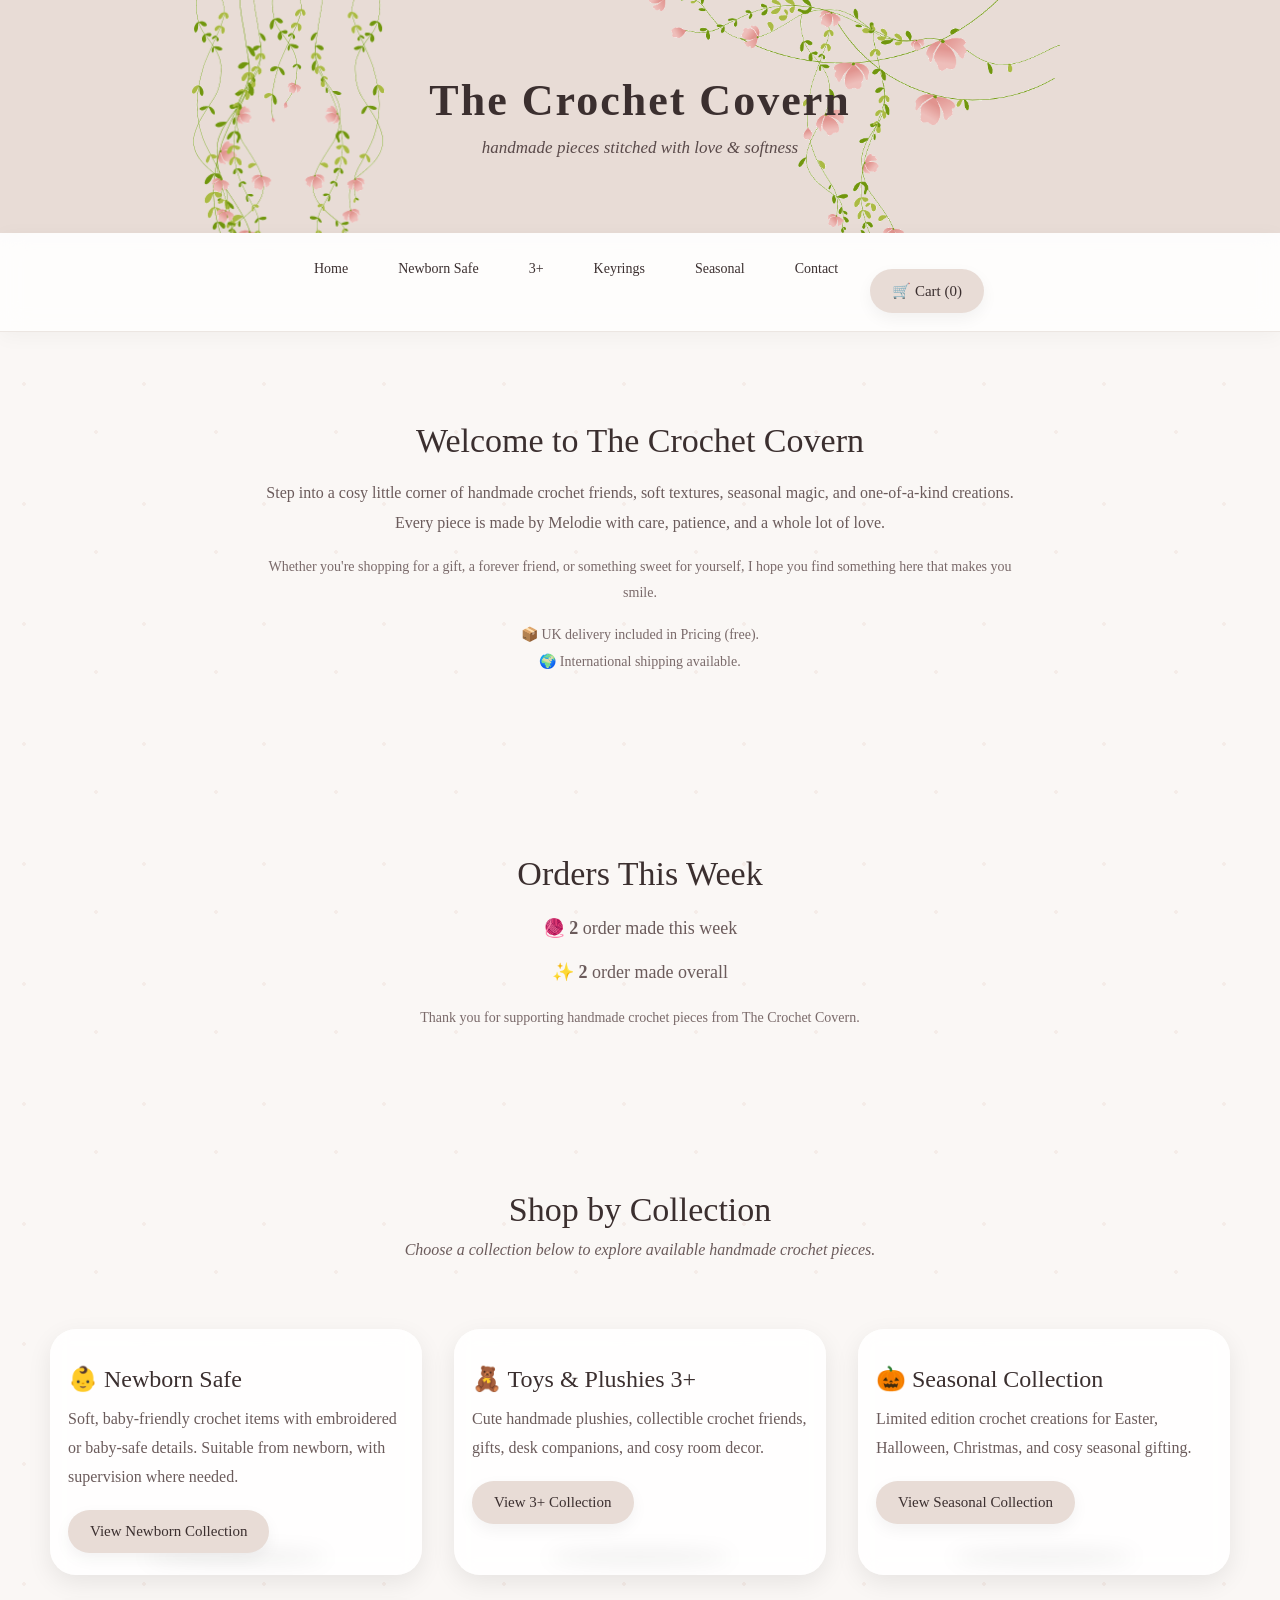
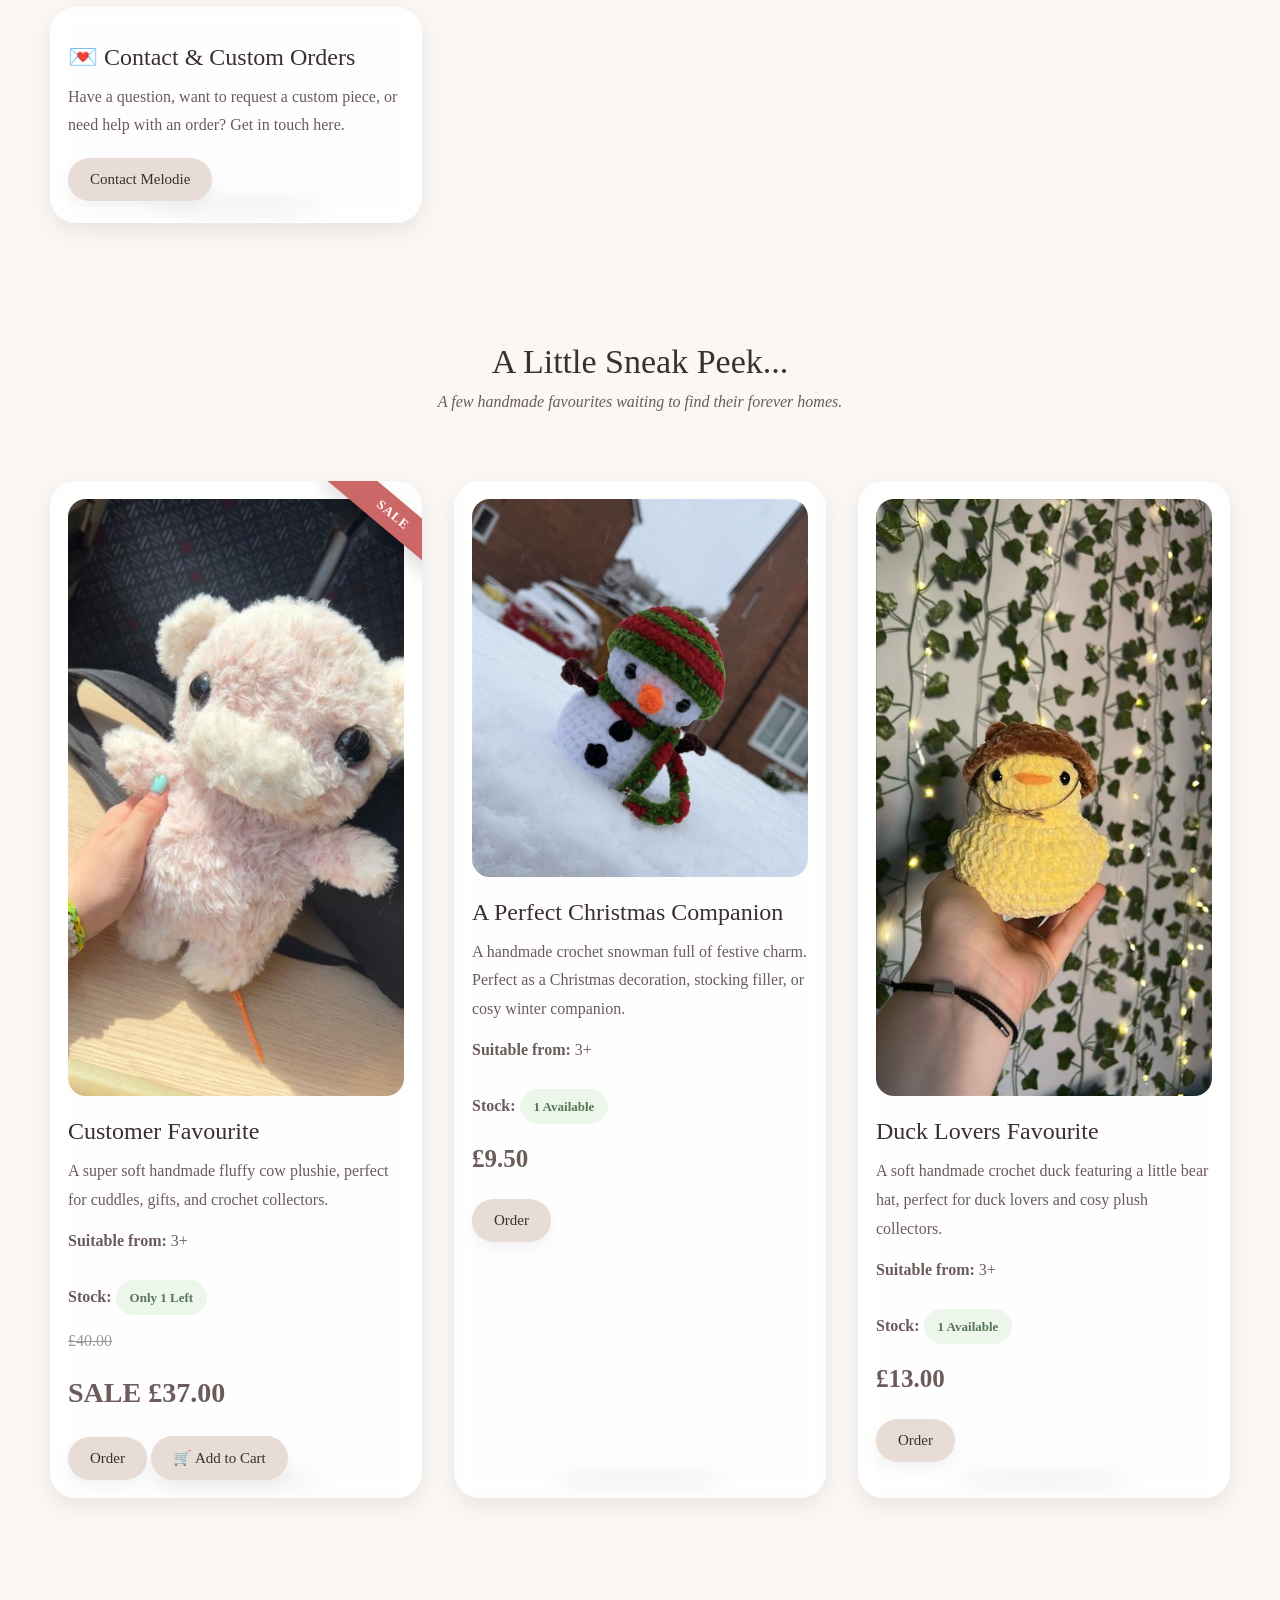
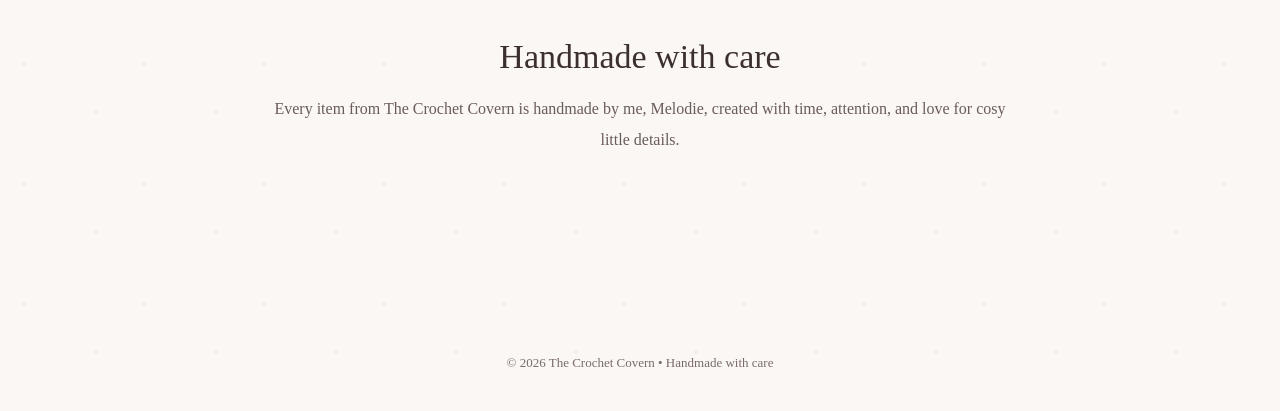
==== index.html @ f14d1f2e "index.html" ====
<!DOCTYPE html>

<html lang="en">
<head>
<meta charset="UTF-8">
<meta name="viewport" content="width=device-width, initial-scale=1.0">
<title>Home | The Crochet Covern</title>
<link rel="stylesheet" href="style.css">
<link rel="manifest" href="manifest.json">
<meta name="theme-color" content="#e8dcd6">
<script src="script.js" defer></script>
</head>

<body>
  
<div id="loader">
  <img src="icon-512.png" alt="The Crochet Covern Logo" id="loaderLogo">

  <h1>The Crochet Covern</h1>

  <p id="loaderText">
    handmade pieces stitched with love & softness
  </p>
</div>

<header>
  <h1>The Crochet Covern</h1>
  <p>handmade pieces stitched with love & softness</p>
</header>

<nav>
  <a href="index.html">Home</a>
  <a href="newborn.html">Newborn Safe</a>
  <a href="toys.html">3+</a>
  <a href="keyrings.html">Keyrings</a>
  <a href="seasonal.html">Seasonal</a>
  <a href="contact.html">Contact</a>

  <button class="btn" onclick="openCart()">
  🛒 Cart (<span id="cartCount">0</span>)
</button>
</nav>

<section class="hero">
  <h2>Welcome to The Crochet Covern</h2>

  <p>
    Step into a cosy little corner of handmade crochet friends,
    soft textures, seasonal magic, and one-of-a-kind creations.
    Every piece is made by Melodie with care, patience, and a whole lot of love.
  </p>

  <p style="margin-top:15px;font-size:14px;color:#7a6a6a;">
    Whether you're shopping for a gift, a forever friend, or something sweet for yourself,
    I hope you find something here that makes you smile.
  </p>
  
  <p style="margin-top:15px;font-size:14px;color:#7a6a6a;">
    📦 UK delivery included in Pricing (free).<br>
    🌍 International shipping available.
  </p>
</section>
<section class="hero">
  <h2>Orders This Week</h2>

  <p style="font-size:18px;">
    🧶 <strong>2</strong> order made this week
  </p>

  <p style="font-size:18px;margin-top:10px;">
    ✨ <strong>2</strong> order made overall
  </p>

  <p style="margin-top:15px;font-size:14px;color:#7a6a6a;">
    Thank you for supporting handmade crochet pieces from The Crochet Covern.
  </p>
</section>
<p style="text-align:center;">
  <button id="installBtn" class="btn" style="display:none;">
    📱 Install The Crochet Covern
  </button>
</p>

<h2 class="section-title">Shop by Collection</h2>

<p class="section-note">
  Choose a collection below to explore available handmade crochet pieces.
</p>

<section class="products">

  <div class="card">
    <h3>👶 Newborn Safe</h3>


<p>
  Soft, baby-friendly crochet items with embroidered or baby-safe details.
  Suitable from newborn, with supervision where needed.
</p>

<a class="btn" href="newborn.html">
  View Newborn Collection
</a>


  </div>

  <div class="card">
    <h3>🧸 Toys & Plushies 3+</h3>


<p>
  Cute handmade plushies, collectible crochet friends, gifts,
  desk companions, and cosy room decor.
</p>

<a class="btn" href="toys.html">
  View 3+ Collection
</a>


  </div>

  <div class="card">
    <h3>🎃 Seasonal Collection</h3>


<p>
  Limited edition crochet creations for Easter, Halloween,
  Christmas, and cosy seasonal gifting.
</p>

<a class="btn" href="seasonal.html">
  View Seasonal Collection
</a>


  </div>

  <div class="card">
    <h3>💌 Contact & Custom Orders</h3>


<p>
  Have a question, want to request a custom piece,
  or need help with an order? Get in touch here.
</p>

<a class="btn" href="contact.html">
  Contact Melodie
</a>


  </div>

</section>

<h2 class="section-title">A Little Sneak Peek...</h2>

<p class="section-note">
  A few handmade favourites waiting to find their forever homes.
</p>

<section class="products">

  <div class="card">
    <span class="sale-tag">SALE</span>

<img src="fluffy-cow.jpg" alt="Crochet Fluffy Cow">

<h3>Customer Favourite</h3>

<p>
  A super soft handmade fluffy cow plushie,
  perfect for cuddles, gifts, and crochet collectors.
</p>

<p><strong>Suitable from:</strong> 3+</p>
<p><strong>Stock:</strong> <span class="stock-badge">Only 1 Left</span></p>

<p>
  <span style="text-decoration: line-through; color: #999;">
    £40.00
  </span>
</p>

<p class="sale-price">SALE £37.00</p>

<button class="btn" onclick="orderProduct('Fluffy Cow', '37.00', 'fluffy-cow.jpg', '3+', 'Only 1 Left', 'https://pay.sumup.com/b2c/QSREU42X')">
  Order
</button>

<button class="btn"
onclick="addToCart(
'Fluffy Cow',
'37.00',
'fluffy-cow.jpg',
'3+',
'Only 1 Left'
)">
  🛒 Add to Cart
</button>


  </div>

  <div class="card">
    <img src="snowman-1.jpg" alt="Crochet Snowman">

<h3>A Perfect Christmas Companion</h3>

<p>
  A handmade crochet snowman full of festive charm.
  Perfect as a Christmas decoration, stocking filler,
  or cosy winter companion.
</p>

<p><strong>Suitable from:</strong> 3+</p>
<p><strong>Stock:</strong> <span class="stock-badge">1 Available</span></p>

<p class="price">£9.50</p>

<button class="btn" onclick="orderProduct('Snowman', '9.50', 'snowman-1.jpg', '3+', '1 Available', 'https://pay.sumup.com/b2c/QBRXXXEW')">
  Order
</button>


  </div>

  <div class="card">
    <img src="bear-duck-1.jpg" alt="Ducky in Bear Hat">


<h3>Duck Lovers Favourite</h3>

<p>
  A soft handmade crochet duck featuring a little bear hat,
  perfect for duck lovers and cosy plush collectors.
</p>

<p><strong>Suitable from:</strong> 3+</p>
<p><strong>Stock:</strong> <span class="stock-badge">1 Available</span></p>

<p class="price">£13.00</p>

<button class="btn" onclick="orderProduct('Ducky in Bear Hat', '13.00', 'bear-duck-1.jpg', '3+', '1 Available', 'https://pay.sumup.com/b2c/QVY9UFYP')">
  Order
</button>


  </div>

</section>

<section class="hero">
  <h2>Handmade with care</h2>

  <p>
    Every item from The Crochet Covern is handmade by me, Melodie,
    created with time, attention, and love for cosy little details.
  </p>
</section>

<footer>
  © 2026 The Crochet Covern • Handmade with care
</footer>

<div id="orderModal" class="order-modal">
  <div class="order-box">

    <button class="close-modal" onclick="closeOrderModal()">×</button>

    <span class="handmade">Handmade by Melodie</span>

    <img id="modalImage" class="modal-product-img" alt="Selected crochet product">

    <h2 id="modalProductName"></h2>
    <p id="modalPrice" class="price"></p>

    <p class="order-detail">
      <strong>Suitable from:</strong>
      <span id="modalSuitable"></span>
    </p>

    <p class="order-detail">
      <strong>Stock:</strong>
      <span id="modalStock"></span>
    </p>

    <form id="checkoutForm">
      <input type="hidden" name="Product" id="orderFormProduct">
      <input type="hidden" name="Price" id="orderFormPrice">
      <input type="hidden" name="SumUp Link" id="orderFormSumUp">

      <input type="text" name="Full Name" placeholder="Full name" required>
      <input type="email" name="Email" placeholder="Email address" required>
      <input type="text" name="Address" placeholder="Address" required>
      <input type="text" name="Town or City" placeholder="Town / City" required>
      <input type="text" name="Postcode" placeholder="Postcode" required>
      <textarea name="Order Notes" placeholder="Order notes, colour choice, or delivery notes"></textarea>

      <div class="order-actions">
        <button class="btn pay-btn" type="submit">
          🛒 Continue to Payment
        </button>

        <button class="btn contact-btn" type="button" onclick="contactOrder()">
          💌 Contact Melodie
        </button>

        <button class="btn cancel-btn" type="button" onclick="closeOrderModal()">
          Continue Shopping
        </button>
      </div>
    </form>

  </div>
</div>
<div id="cartModal" class="order-modal">
  <div class="order-box">

    <button class="close-modal" onclick="closeCart()">×</button>

    <span class="handmade">Your Basket</span>

    <h2>Shopping Cart</h2>

    <div id="cartItems"></div>

    <p class="price">
      Total: <span id="cartTotal">£0.00</span>
    </p>

    <div class="order-actions">
      <button class="btn pay-btn" onclick="checkoutCart()">
        🛒 Checkout
      </button>

      <button class="btn cancel-btn" onclick="closeCart()">
        Continue Shopping
      </button>
    </div>

  </div>
</div>
</body>
</html>
---- style.css ----
/*==================================================
            THE CROCHET COVERN
        Handmade Crafts by Melodie ❤
==================================================*/


/*==================================================
                COLOUR PALETTE
==================================================*/

:root{

--background:#faf7f5;

--header:#e8dcd6;

--card:#ffffff;

--text:#3b2f2f;

--subtext:#6b5b5b;

--accent:#a67c7c;

--button:#e8dcd6;

--button-hover:#ddcdc6;

--green:#d7e6d6;

--green-dark:#a8c0a5;

--sale:#d98080;

--shadow:0 8px 24px rgba(0,0,0,.08);

--shadow-hover:0 18px 40px rgba(0,0,0,.14);

--radius:18px;

}


/*==================================================
                WEBSITE RESET
==================================================*/

*{

margin:0;

padding:0;

box-sizing:border-box;

}

html{

scroll-behavior:smooth;

}

body{

font-family:Georgia,serif;

color:var(--text);

background:

radial-gradient(circle at 20% 20%,#f5ece8 2px,transparent 2px),

radial-gradient(circle at 80% 60%,#f5ece8 2px,transparent 2px),

var(--background);

background-size:120px 120px;

overflow-x:hidden;

animation:pageFade 1.2s ease;

}


/*==================================================
            PAGE FADE
==================================================*/

@keyframes pageFade{

from{

opacity:0;

transform:translateY(18px);

}

to{

opacity:1;

transform:translateY(0);

}

}


/*==================================================
            LOADING SCREEN
==================================================*/

#loader{

position:fixed;

inset:0;

background:var(--background);

display:flex;

flex-direction:column;

justify-content:center;

align-items:center;

z-index:999999;

overflow:hidden;

animation:loaderFade 1s ease forwards;

animation-delay:2s;

}


/* floating sparkles */

#loader::before{

content:"";

position:absolute;

width:700px;

height:700px;

border-radius:50%;

background:

radial-gradient(#ffffff 2px,transparent 3px);

background-size:40px 40px;

opacity:.25;

animation:sparkleRotate 30s linear infinite;

}


/* logo */

#loaderLogo{

width:180px;

opacity:0;

filter:drop-shadow(0 10px 25px rgba(0,0,0,.12));

animation:

logoAppear 1.4s ease forwards,

logoFloat 2.2s ease-in-out infinite,

logoFlyAway 1.8s ease forwards;

animation-delay:

0s,

1.4s,

2s;

}


/* title */

#loader h1{

margin-top:18px;

font-size:42px;

letter-spacing:2px;

color:var(--text);

opacity:0;

animation:fadeUp .8s ease forwards;

animation-delay:1.2s;

}


/* subtitle */

#loader p{

margin-top:10px;

font-style:italic;

color:#7a6a6a;

opacity:0;

animation:fadeUp .8s ease forwards;

animation-delay:1.6s;

}
/*==================================================
                LOADER ANIMATIONS
==================================================*/

@keyframes fadeUp{

from{

opacity:0;

transform:translateY(15px);

}

to{

opacity:1;

transform:translateY(0);

}

}

@keyframes logoAppear{

0%{

opacity:0;

transform:scale(.45) rotate(-8deg);

}

100%{

opacity:1;

transform:scale(1);

}

}

@keyframes logoFloat{

0%{

transform:translateY(0px);

}

50%{

transform:translateY(-10px);

}

100%{

transform:translateY(0px);

}

}

@keyframes logoFlyAway{

0%{

opacity:1;

transform:scale(1);

}

100%{

opacity:0;

transform:

translate(-44vw,-34vh)

scale(.08)

rotate(-25deg);

}

}

@keyframes loaderFade{

to{

opacity:0;

visibility:hidden;

}

}

@keyframes sparkleRotate{

from{

transform:rotate(0deg);

}

to{

transform:rotate(360deg);

}

}


/*==================================================
                HEADER
==================================================*/

header{

background:var(--header);

padding:75px 20px;

text-align:center;

position:relative;

overflow:hidden;

box-shadow:0 4px 18px rgba(0,0,0,.04);

}


/*==================================================
          LEFT VINE
==================================================*/

header::before{

content:"";

position:absolute;

left:15%;

top:-10px;

width:1500px;

height:700px;

background:url("left-vine_transparent.png") no-repeat;

background-size:contain;

pointer-events:none;

opacity:.95;

transform-origin:top center;

animation:vineLeft 9s ease-in-out infinite;

}


/*==================================================
          RIGHT VINE
==================================================*/

header::after{

content:"";

position:absolute;

right:1%;

top:-10px;

width:1480px;

height:900px;

background:url("right-vine_transparent.png") no-repeat;

background-size:contain;

pointer-events:none;

opacity:.95;

transform-origin:top center;

animation:vineRight 10s ease-in-out infinite;

}


/*==================================================
      GENTLE VINE SWAY
==================================================*/

@keyframes vineLeft{

0%{

transform:rotate(0deg);

}

50%{

transform:rotate(1deg);

}

100%{

transform:rotate(0deg);

}

}

@keyframes vineRight{

0%{

transform:rotate(0deg);

}

50%{

transform:rotate(-1deg);

}

100%{

transform:rotate(0deg);

}

}


/*==================================================
        HEADER CONTENT
==================================================*/

header h1,

header p{

position:relative;

z-index:5;

}

header h1{

font-size:44px;

letter-spacing:2px;

margin-bottom:12px;

}

header p{

font-style:italic;

font-size:17px;

color:#5a4a4a;

}


/*==================================================
          NAVIGATION BAR
==================================================*/

nav{

position:sticky;

top:0;

z-index:999;

display:flex;

justify-content:center;

gap:14px;

padding:18px;

background:rgba(255,255,255,.72);

backdrop-filter:blur(14px);

border-bottom:1px solid #ece6e2;

box-shadow:

0 4px 20px rgba(0,0,0,.04);

}


/*==================================================
        NAV LINKS
==================================================*/

nav a{

text-decoration:none;

color:var(--text);

padding:10px 18px;

border-radius:50px;

transition:.35s;

font-size:14px;

}

nav a:hover{

background:white;

transform:translateY(-2px);

box-shadow:

0 8px 18px rgba(0,0,0,.08);

}
/*==================================================
                HERO SECTIONS
==================================================*/

.hero{
padding:90px 20px;
text-align:center;
animation:fadeHero 1.2s ease;
}

.hero h2{

font-size:34px;

margin-bottom:18px;

font-weight:normal;

}

.hero p{

max-width:760px;

margin:auto;

line-height:1.9;

color:var(--subtext);

font-size:16px;

}


/*==================================================
                FADE HERO
==================================================*/

@keyframes fadeHero{

from{

opacity:0;

transform:translateY(25px);

}

to{

opacity:1;

transform:translateY(0);

}

}


/*==================================================
            SECTION TITLES
==================================================*/

.section-title{

font-size:34px;

text-align:center;

margin-top:70px;

margin-bottom:12px;

font-weight:normal;

}

.section-note{

text-align:center;

color:var(--subtext);

font-style:italic;

margin-bottom:20px;

}


/*==================================================
            PRODUCT GRID
==================================================*/

.products{

display:grid;

grid-template-columns:

repeat(auto-fit,minmax(280px,1fr));

gap:32px;

padding:50px;

}


/*==================================================
            PRODUCT CARDS
==================================================*/

.card{

position:relative;

background:rgba(255,255,255,.88);

backdrop-filter:blur(10px);

border-radius:26px;

padding:18px;

overflow:hidden;

box-shadow:var(--shadow);

transition:

transform .45s,

box-shadow .45s,

background .45s;

}


/*==================================================
            CARD HOVER
==================================================*/

.card:hover{

transform:

translateY(-10px)

scale(1.02);

box-shadow:

var(--shadow-hover);

background:white;

}


/*==================================================
        SHADOW STRETCH EFFECT
==================================================*/

.card::after{

content:"";

position:absolute;

left:50%;

bottom:10px;

width:70%;

height:16px;

background:

rgba(0,0,0,.08);

filter:blur(14px);

border-radius:50%;

transform:

translateX(-50%)

scale(.7);

transition:.45s;

z-index:-1;

}

.card:hover::after{

transform:

translateX(-50%)

scale(1);

opacity:.7;

}


/*==================================================
            PRODUCT IMAGES
==================================================*/

.card img{

width:100%;

border-radius:18px;

transition:

transform .6s ease,

filter .6s ease;

}


/*==================================================
            IMAGE HOVER
==================================================*/

.card:hover img{

transform:scale(1.06);

filter:brightness(1.03);

}


/*==================================================
            PRODUCT TITLES
==================================================*/

.card h3{

margin-top:18px;

font-size:24px;

font-weight:normal;

}


/*==================================================
            PRODUCT TEXT
==================================================*/

.card p{

margin-top:12px;

line-height:1.8;

color:var(--subtext);

}


/*==================================================
            PRICE
==================================================*/

.price{

margin-top:18px;

font-size:25px;

font-weight:bold;

color:var(--accent);

transition:.4s;

}

.card:hover .price{

transform:scale(1.08);

}


/*==================================================
            SALE PRICE
==================================================*/

.sale-price{

color:#cb6767;

font-size:28px;

font-weight:bold;

}


/*==================================================
            SALE RIBBON
==================================================*/

.sale-tag{

position:absolute;

top:18px;

right:-45px;

background:#cb6767;

color:white;

padding:8px 55px;

font-size:13px;

font-weight:bold;

transform:rotate(40deg);

letter-spacing:1px;

box-shadow:

0 8px 18px rgba(0,0,0,.12);

}


/*==================================================
            STOCK BADGE
==================================================*/

.stock-badge{

display:inline-block;

margin-top:12px;

padding:

6px 14px;

border-radius:50px;

background:#edf6ea;

color:#567556;

font-size:13px;

font-weight:bold;

}
/*==================================================
                BUTTONS
==================================================*/

.btn{

display:inline-block;

margin-top:18px;

padding:13px 22px;

background:var(--button);

border:none;

border-radius:50px;

cursor:pointer;

text-decoration:none;

font-family:Georgia,serif;

font-size:15px;

color:var(--text);

transition:

all .35s ease;

box-shadow:

0 6px 16px rgba(0,0,0,.05);

position:relative;

overflow:hidden;

}



/* soft shine */

.btn::before{

content:"";

position:absolute;

top:0;

left:-120%;

width:70%;

height:100%;

background:

linear-gradient(

90deg,

transparent,

rgba(255,255,255,.65),

transparent);

transition:.7s;

}



.btn:hover::before{

left:140%;

}


.btn:hover{

background:var(--button-hover);

transform:

translateY(-3px)

scale(1.03);

box-shadow:

0 14px 28px rgba(0,0,0,.12);

}

.btn:active{

transform:scale(.93);

transition:.08s;

}


/*==================================================
            PHOTO SLIDER
==================================================*/

.photo-slider{

display:flex;

gap:14px;

overflow-x:auto;

scroll-snap-type:x mandatory;

scroll-behavior:smooth;

padding-bottom:6px;

}



.photo-slider::-webkit-scrollbar{

height:7px;

}



.photo-slider::-webkit-scrollbar-thumb{

background:#e7d8d2;

border-radius:20px;

}



.photo-slider img{

min-width:100%;

scroll-snap-align:center;

}


/*==================================================
            PRODUCT POPUP
==================================================*/

body.modal-open{

overflow:hidden;

}



.order-modal{

display:none;

position:fixed;

inset:0;

background:rgba(38,31,31,.35);

backdrop-filter:blur(7px);

z-index:999999;

justify-content:center;

align-items:center;

padding:24px;

animation:fadeModal .35s;

}



.order-box{

position:relative;

background:#fffdfc;

width:100%;

max-width:430px;

padding:28px;

border-radius:30px;

box-shadow:

0 30px 60px rgba(0,0,0,.18);

text-align:center;

animation:popupBounce .35s;

overflow:hidden;

}



/* stitched border */

.order-box::before{

content:"";

position:absolute;

inset:10px;

border:2px dashed #ead8d2;

border-radius:22px;

pointer-events:none;

}



/* handmade badge */

.handmade{

display:inline-block;

margin-top:14px;

padding:7px 18px;

background:#edf6ea;

border-radius:50px;

font-size:13px;

font-weight:bold;

color:#577257;

}



/* popup image */

.modal-product-img{

width:210px;

height:210px;

object-fit:cover;

border-radius:22px;

margin-bottom:14px;

box-shadow:

0 12px 28px rgba(0,0,0,.10);

transition:.5s;

}



.modal-product-img:hover{

transform:scale(1.04);

}



/* popup headings */

.order-box h2{

margin:12px 0;

font-size:31px;

font-weight:normal;

}



.order-detail{

margin-top:10px;

font-size:15px;

color:var(--subtext);

}



/*==================================================
        POPUP BUTTONS
==================================================*/

.order-actions{

display:grid;

gap:12px;

margin-top:25px;

}



.pay-btn{

background:#dbead9;

}



.pay-btn:hover{

background:#cfe4cc;

}



.contact-btn{

background:#efe3de;

}



.cancel-btn{

background:#f5f2f1;

}



/*==================================================
            CLOSE BUTTON
==================================================*/

.close-modal{

position:absolute;

top:14px;

right:18px;

background:none;

border:none;

font-size:28px;

cursor:pointer;

transition:.3s;

}



.close-modal:hover{

transform:rotate(90deg);

}



/*==================================================
        MODAL ANIMATIONS
==================================================*/

@keyframes popupBounce{

0%{

transform:

scale(.85)

translateY(25px);

opacity:0;

}



70%{

transform:scale(1.03);

}



100%{

transform:scale(1);

opacity:1;

}

}



@keyframes fadeModal{

from{

opacity:0;

}

to{

opacity:1;

}

}



/*==================================================
            FOOTER
==================================================*/

footer{

margin-top:70px;

padding:40px;

text-align:center;

font-size:13px;

color:#7a6a6a;

}



/*==================================================
            MOBILE
==================================================*/

@media(max-width:900px){

.products{

grid-template-columns:1fr;

padding:22px;

}

header::before{

left:-320px;

width:1200px;

}

header::after{

right:-470px;

width:1250px;

}

.hero{

padding:60px 18px;

}

.hero h2{

font-size:29px;

}

.order-box{

padding:20px;

}

.modal-product-img{

width:170px;

height:170px;

}

}
/*==================================================
            CROCHET HOOK CURSOR
==================================================*/

a,
button,
.btn,
.card,
.card img,
nav a,
.close-modal,
.order-actions button {
  cursor: url("crochet-hook-cursor.png") 4 4, pointer;
}

/*==================================================
            CHECKOUT FORM
==================================================*/

#checkoutForm {
  display: grid;
  gap: 10px;
  margin-top: 15px;
}

#checkoutForm input,
#checkoutForm textarea {
  width: 100%;
  padding: 11px;
  border: 1px solid #ead8d2;
  border-radius: 12px;
  font-family: Georgia, serif;
  background: #fffaf8;
  color: #3b2f2f;
}

#checkoutForm textarea {
  min-height: 75px;
  resize: vertical;
}
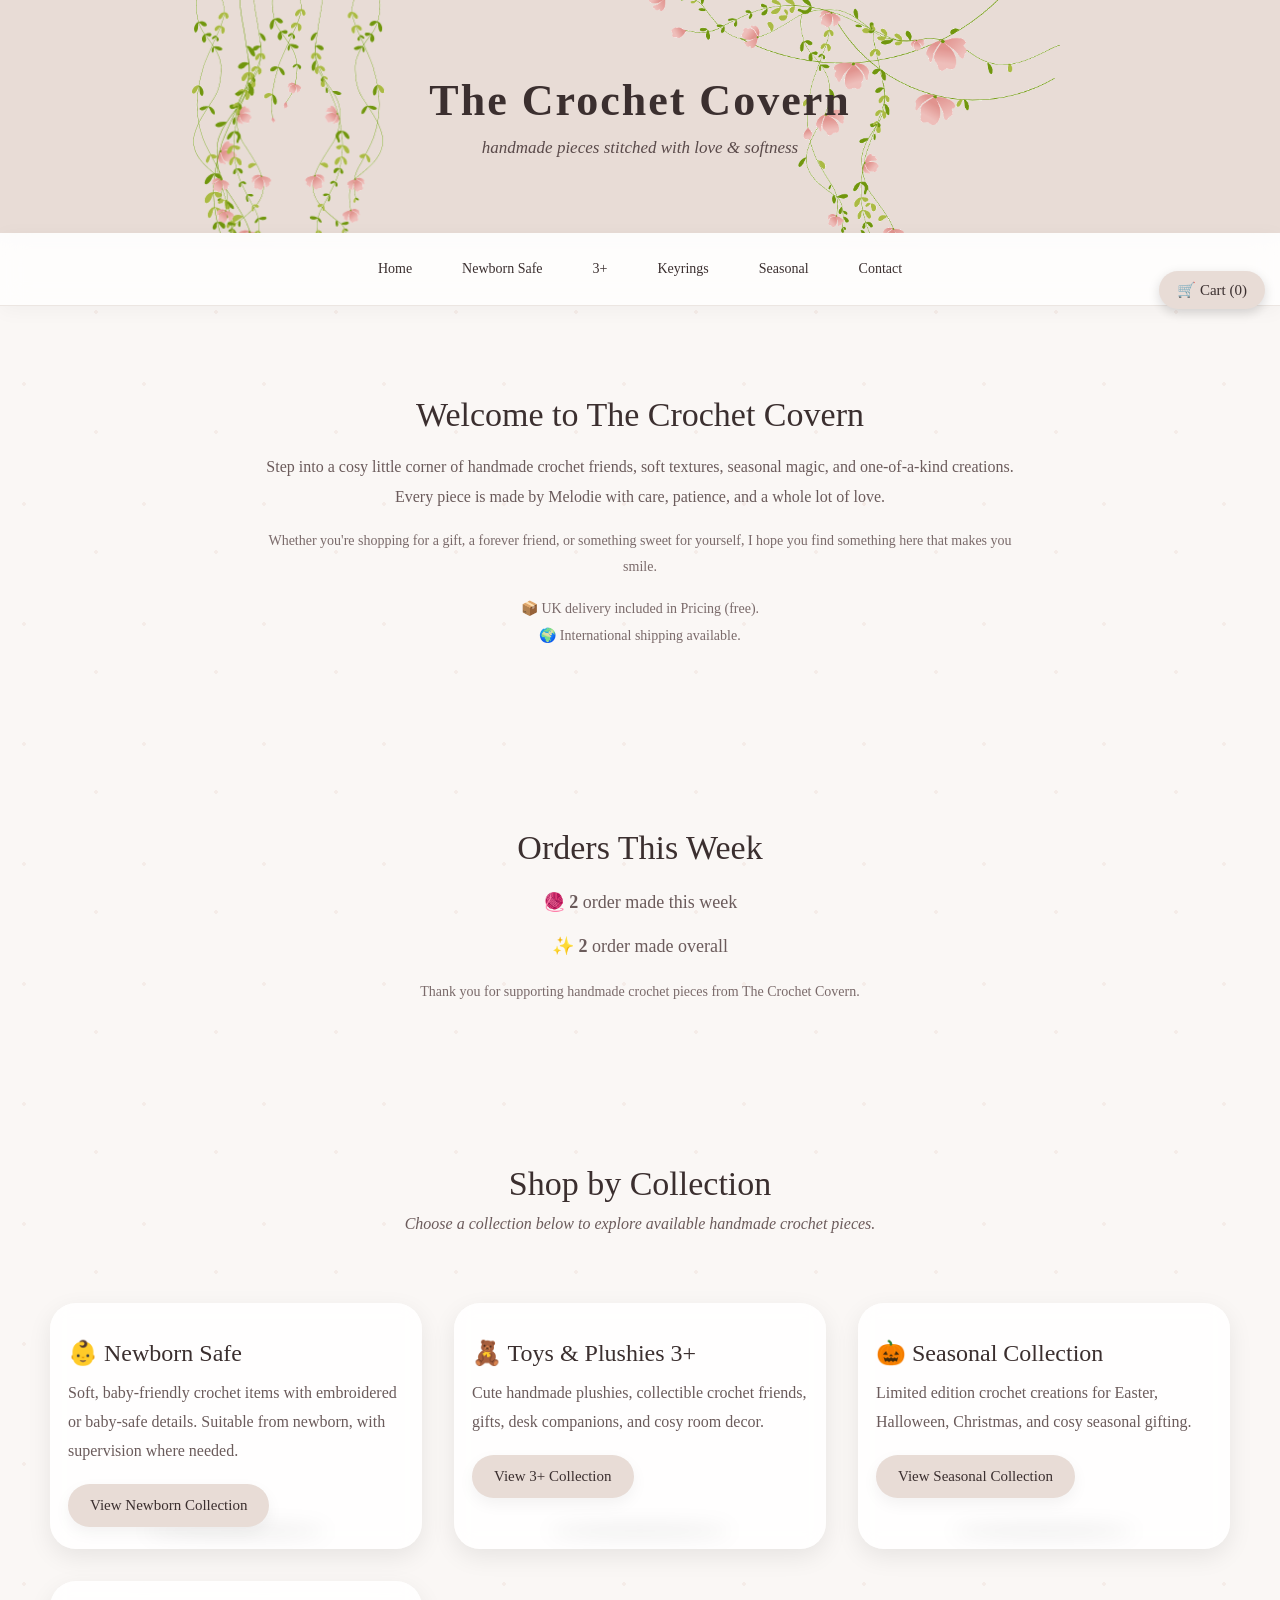
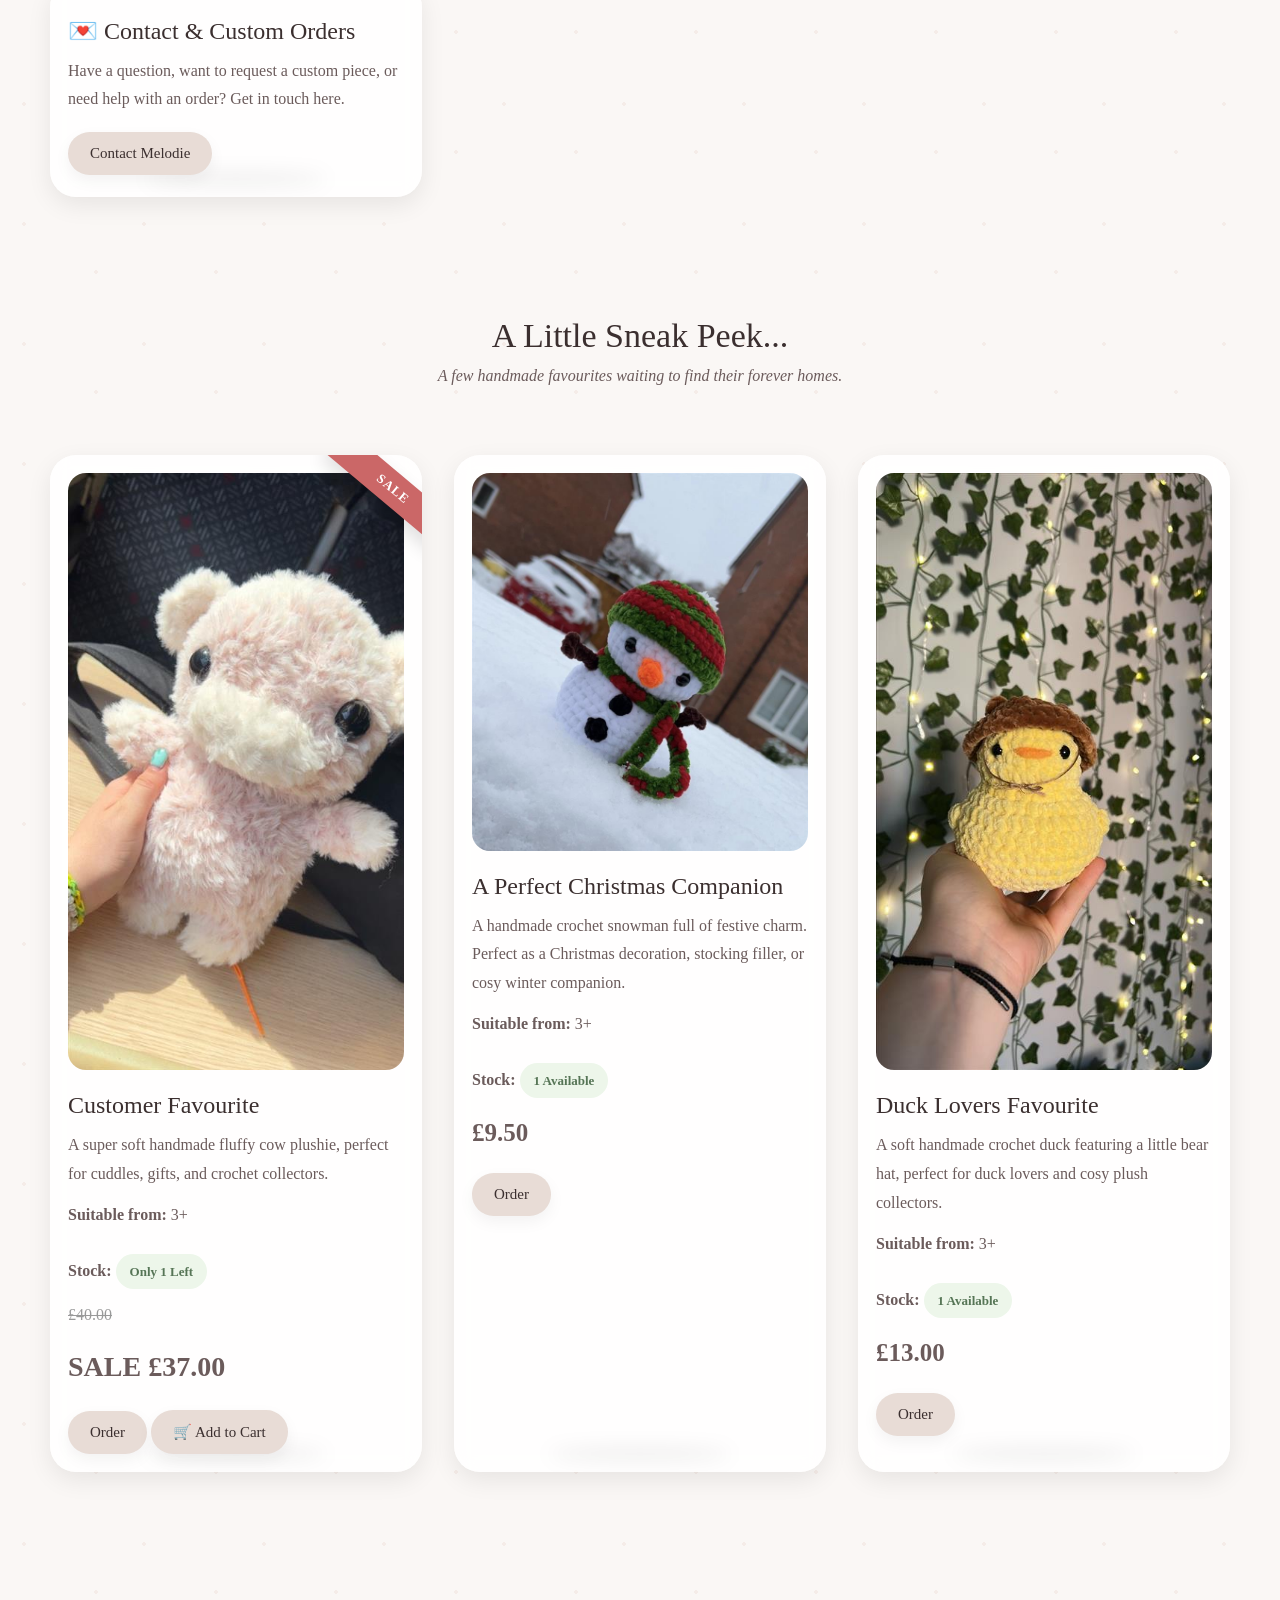
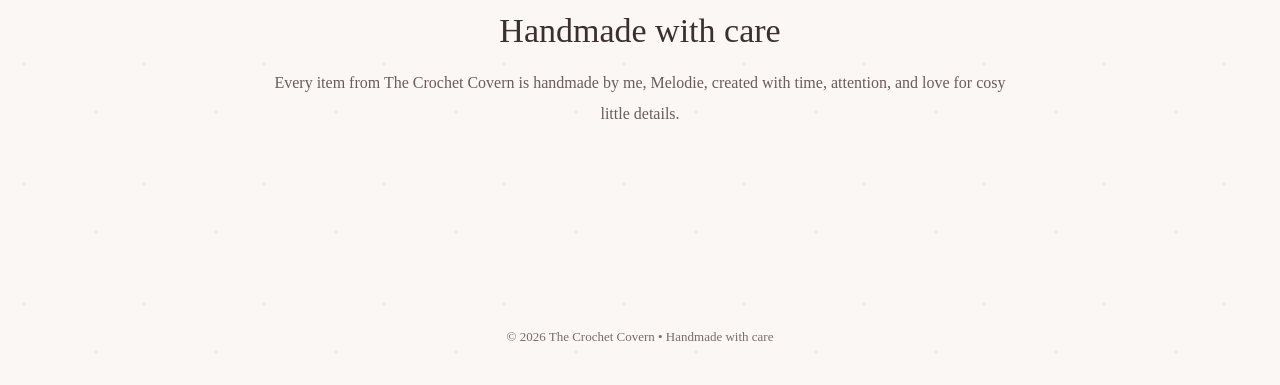
==== commit efb685e2: "index.html" ====
--- a/index.html
+++ b/index.html
@@ -22,7 +22,7 @@
     handmade pieces stitched with love & softness
   </p>
 </div>
-
+  
 <header>
   <h1>The Crochet Covern</h1>
   <p>handmade pieces stitched with love & softness</p>
@@ -36,7 +36,7 @@
   <a href="seasonal.html">Seasonal</a>
   <a href="contact.html">Contact</a>
 
-  <button class="btn" onclick="openCart()">
+  <button class="btn cart-btn" onclick="openCart()">
   🛒 Cart (<span id="cartCount">0</span>)
 </button>
 </nav>
--- a/style.css
+++ b/style.css
@@ -1547,3 +1547,16 @@
   min-height: 75px;
   resize: vertical;
 }
+/* FLOATING CART BUTTON */
+
+.cart-btn {
+  position: fixed;
+  top: 20px;
+  right: 15px;
+  z-index: 999;
+
+  border-radius: 30px;
+  padding: 10px 18px;
+
+  box-shadow: 0 4px 12px rgba(0,0,0,0.15);
+}
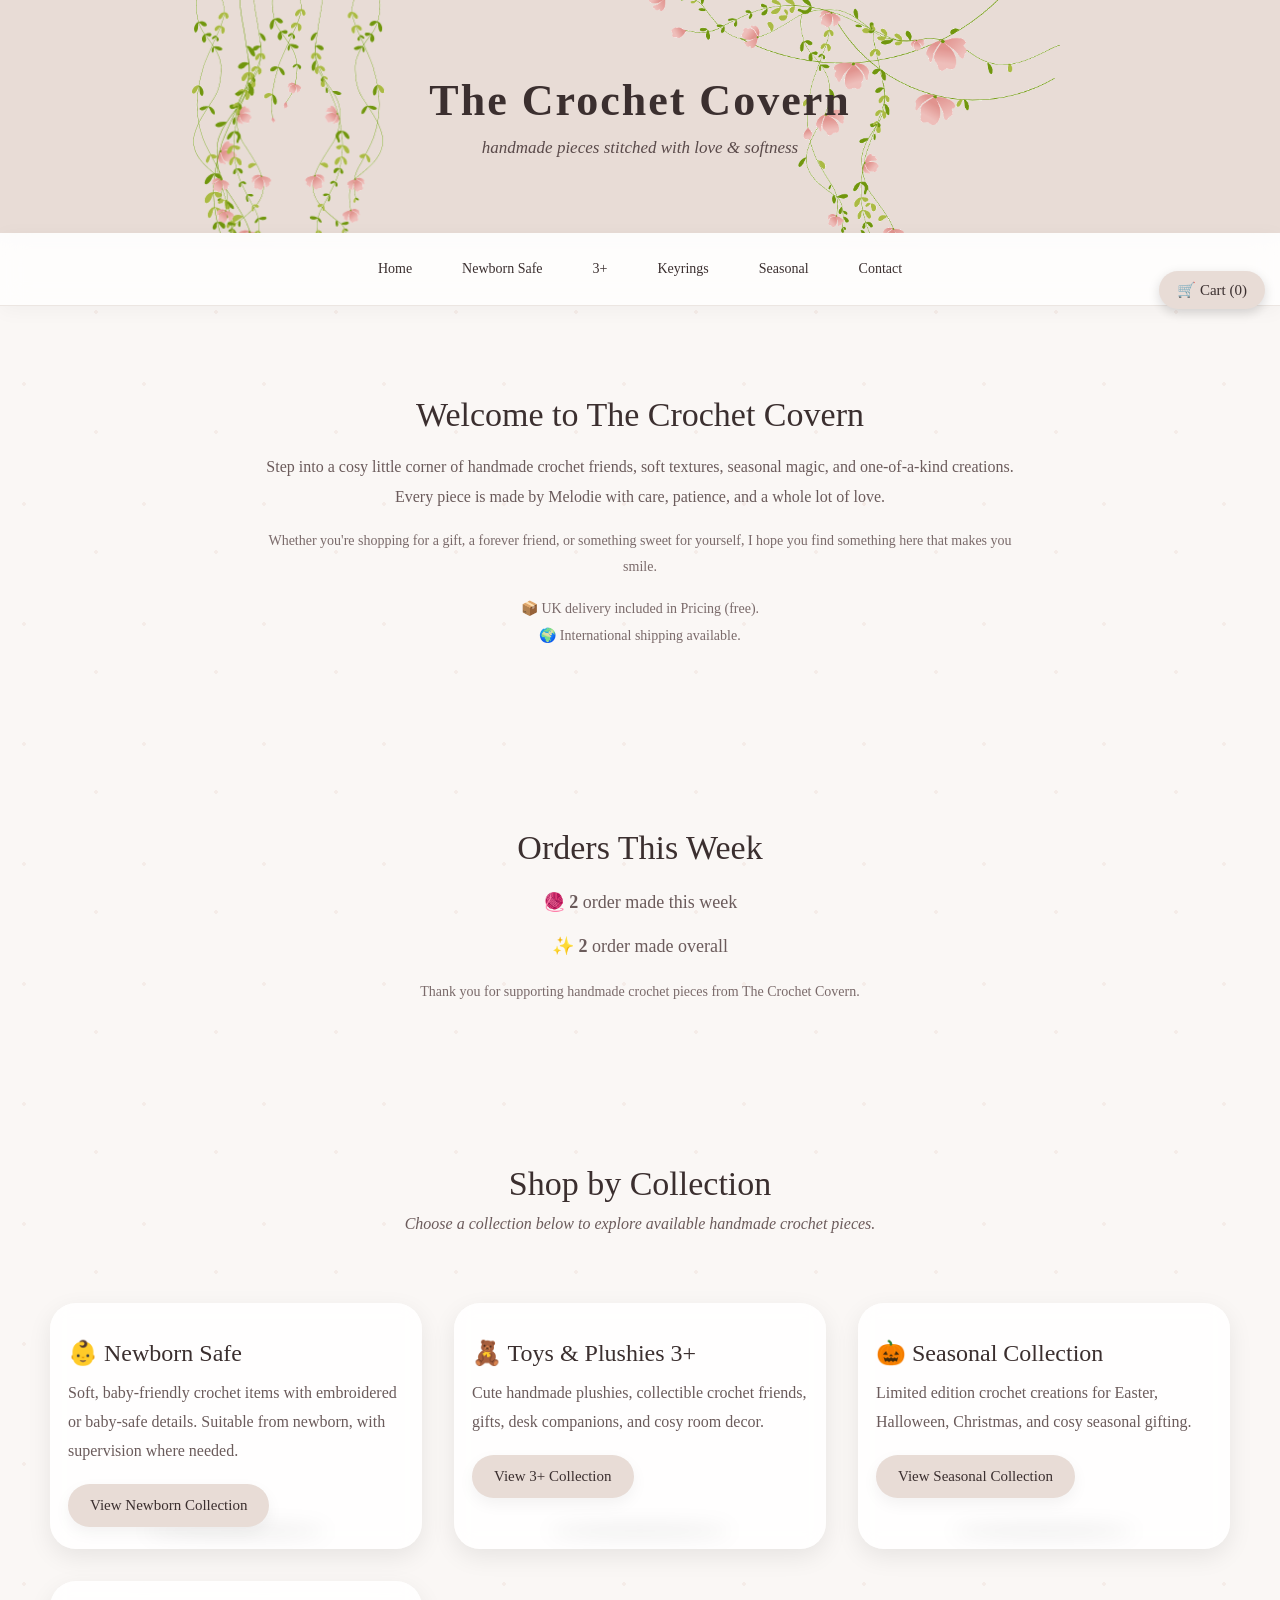
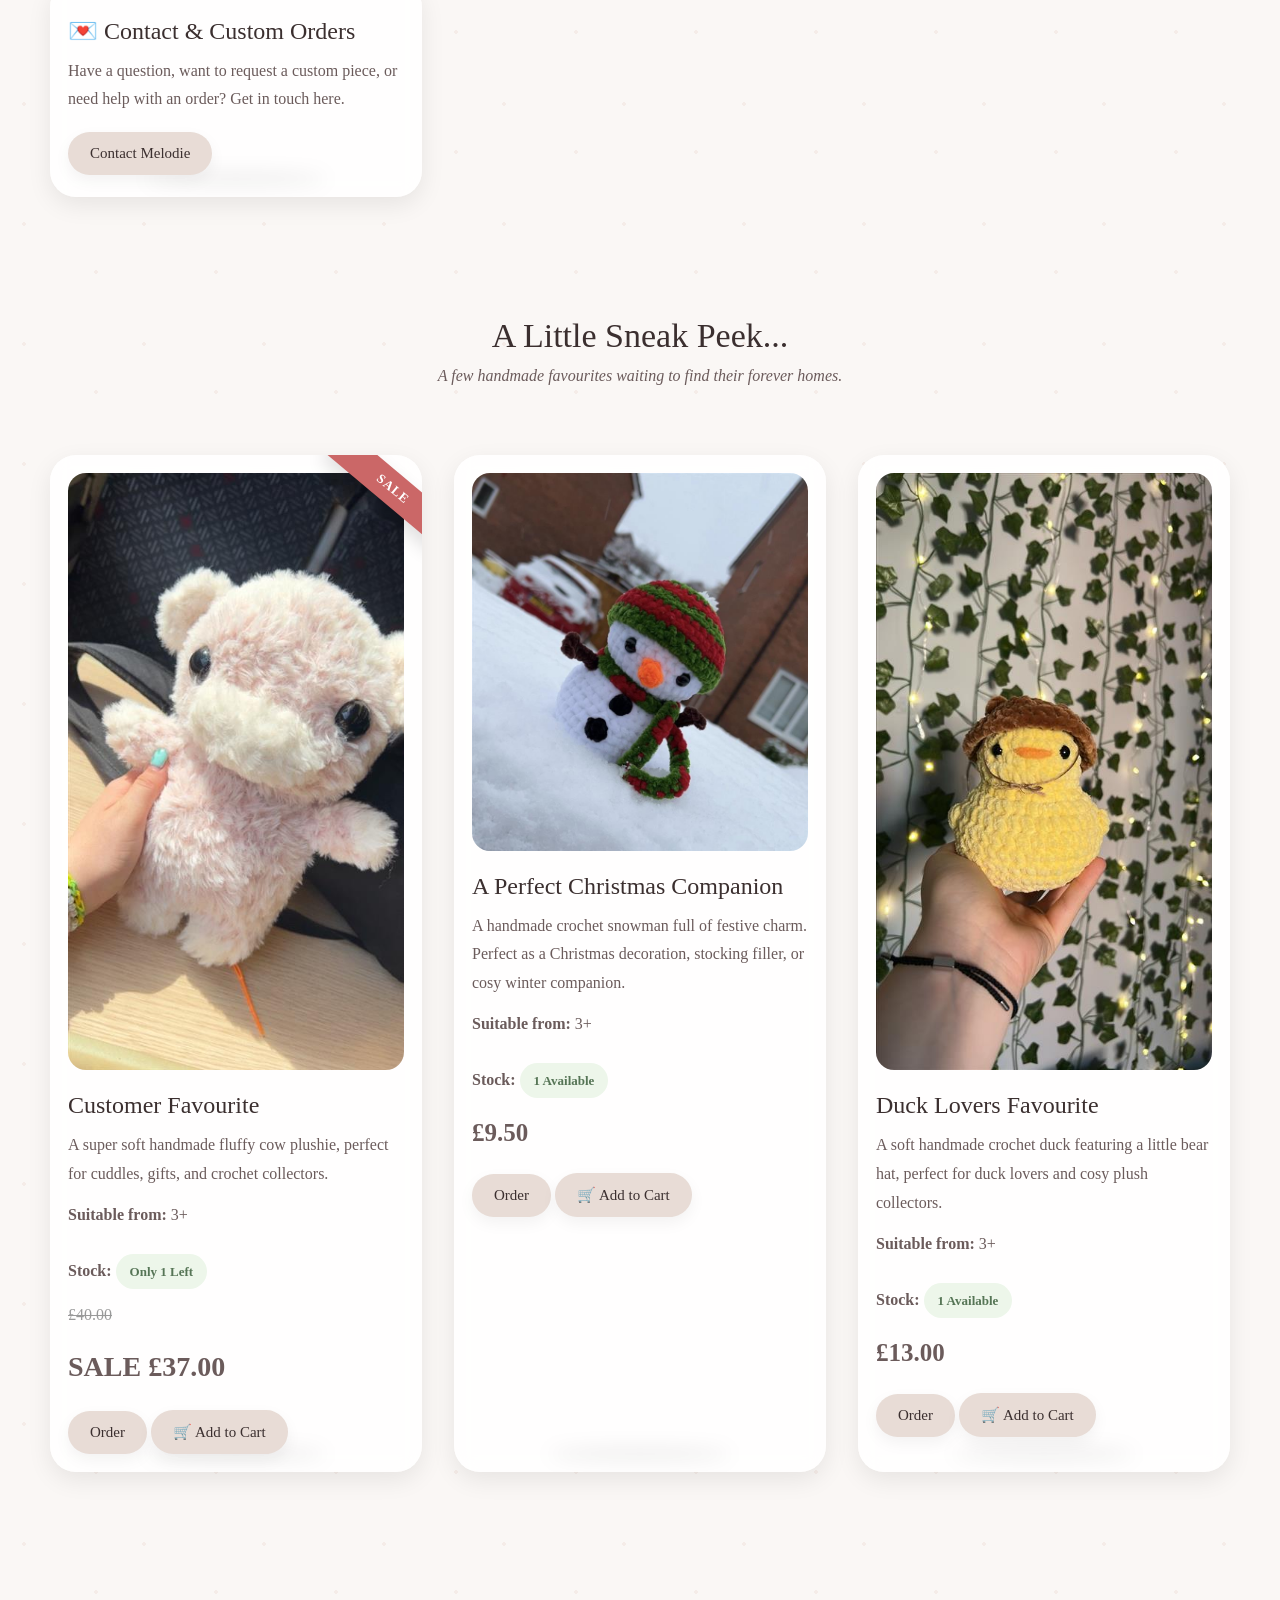
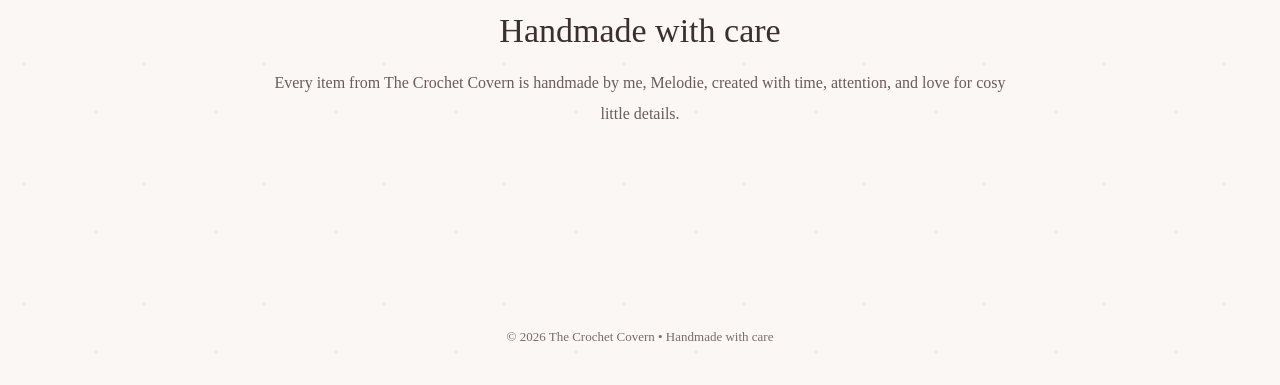
==== commit 5644c72f: "index.html" ====
--- a/index.html
+++ b/index.html
@@ -186,7 +186,7 @@
 
 <p class="sale-price">SALE £37.00</p>
 
-<button class="btn" onclick="orderProduct('Fluffy Cow', '37.00', 'fluffy-cow.jpg', '3+', 'Only 1 Left', 'https://pay.sumup.com/b2c/QSREU42X')">
+<button class="btn" onclick="orderProduct('Fluffy Cow', '37.00', 'fluffy-cow.jpg', '3+', 'Only 1 Left')">
   Order
 </button>
 
@@ -220,10 +220,25 @@
 
 <p class="price">£9.50</p>
 
-<button class="btn" onclick="orderProduct('Snowman', '9.50', 'snowman-1.jpg', '3+', '1 Available', 'https://pay.sumup.com/b2c/QBRXXXEW')">
-  Order
-</button>
-
+<button class="btn" onclick="orderProduct(
+'Snowman',
+'9.50',
+'snowman-1.jpg',
+'3+',
+'1 Available'
+)">
+Order
+</button>
+
+<button class="btn" onclick="addToCart(
+'Snowman',
+'9.50',
+'snowman-1.jpg',
+'3+',
+'1 Available'
+)">
+🛒 Add to Cart
+</button>
 
   </div>
 
@@ -243,8 +258,24 @@
 
 <p class="price">£13.00</p>
 
-<button class="btn" onclick="orderProduct('Ducky in Bear Hat', '13.00', 'bear-duck-1.jpg', '3+', '1 Available', 'https://pay.sumup.com/b2c/QVY9UFYP')">
-  Order
+<button class="btn" onclick="orderProduct(
+'Duck in Bear Hat',
+'13.00',
+'bear-duck-1.jpg',
+'3+',
+'1 Available'
+)">
+Order
+</button>
+
+<button class="btn" onclick="addToCart(
+'Duck in Bear Hat',
+'13.00',
+'bear-duck-1.jpg',
+'3+',
+'1 Available'
+)">
+🛒 Add to Cart
 </button>
 
 
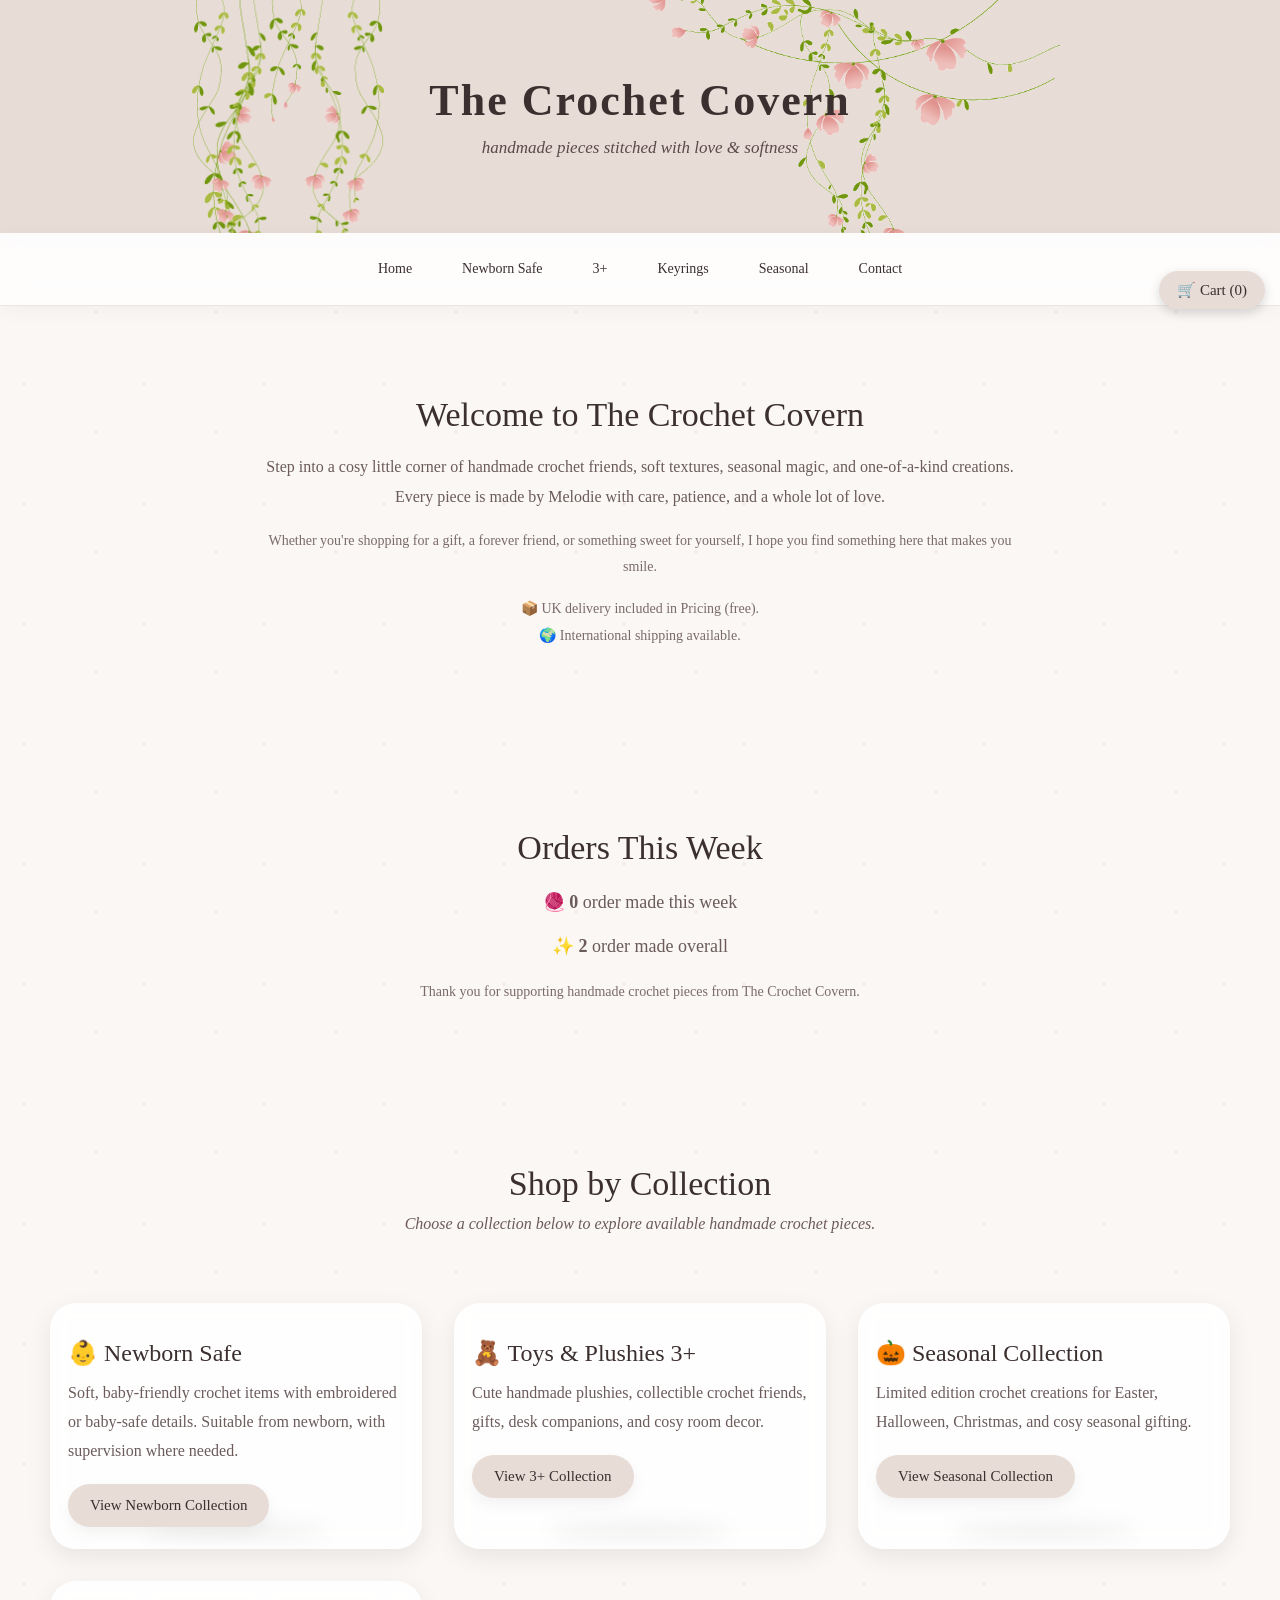
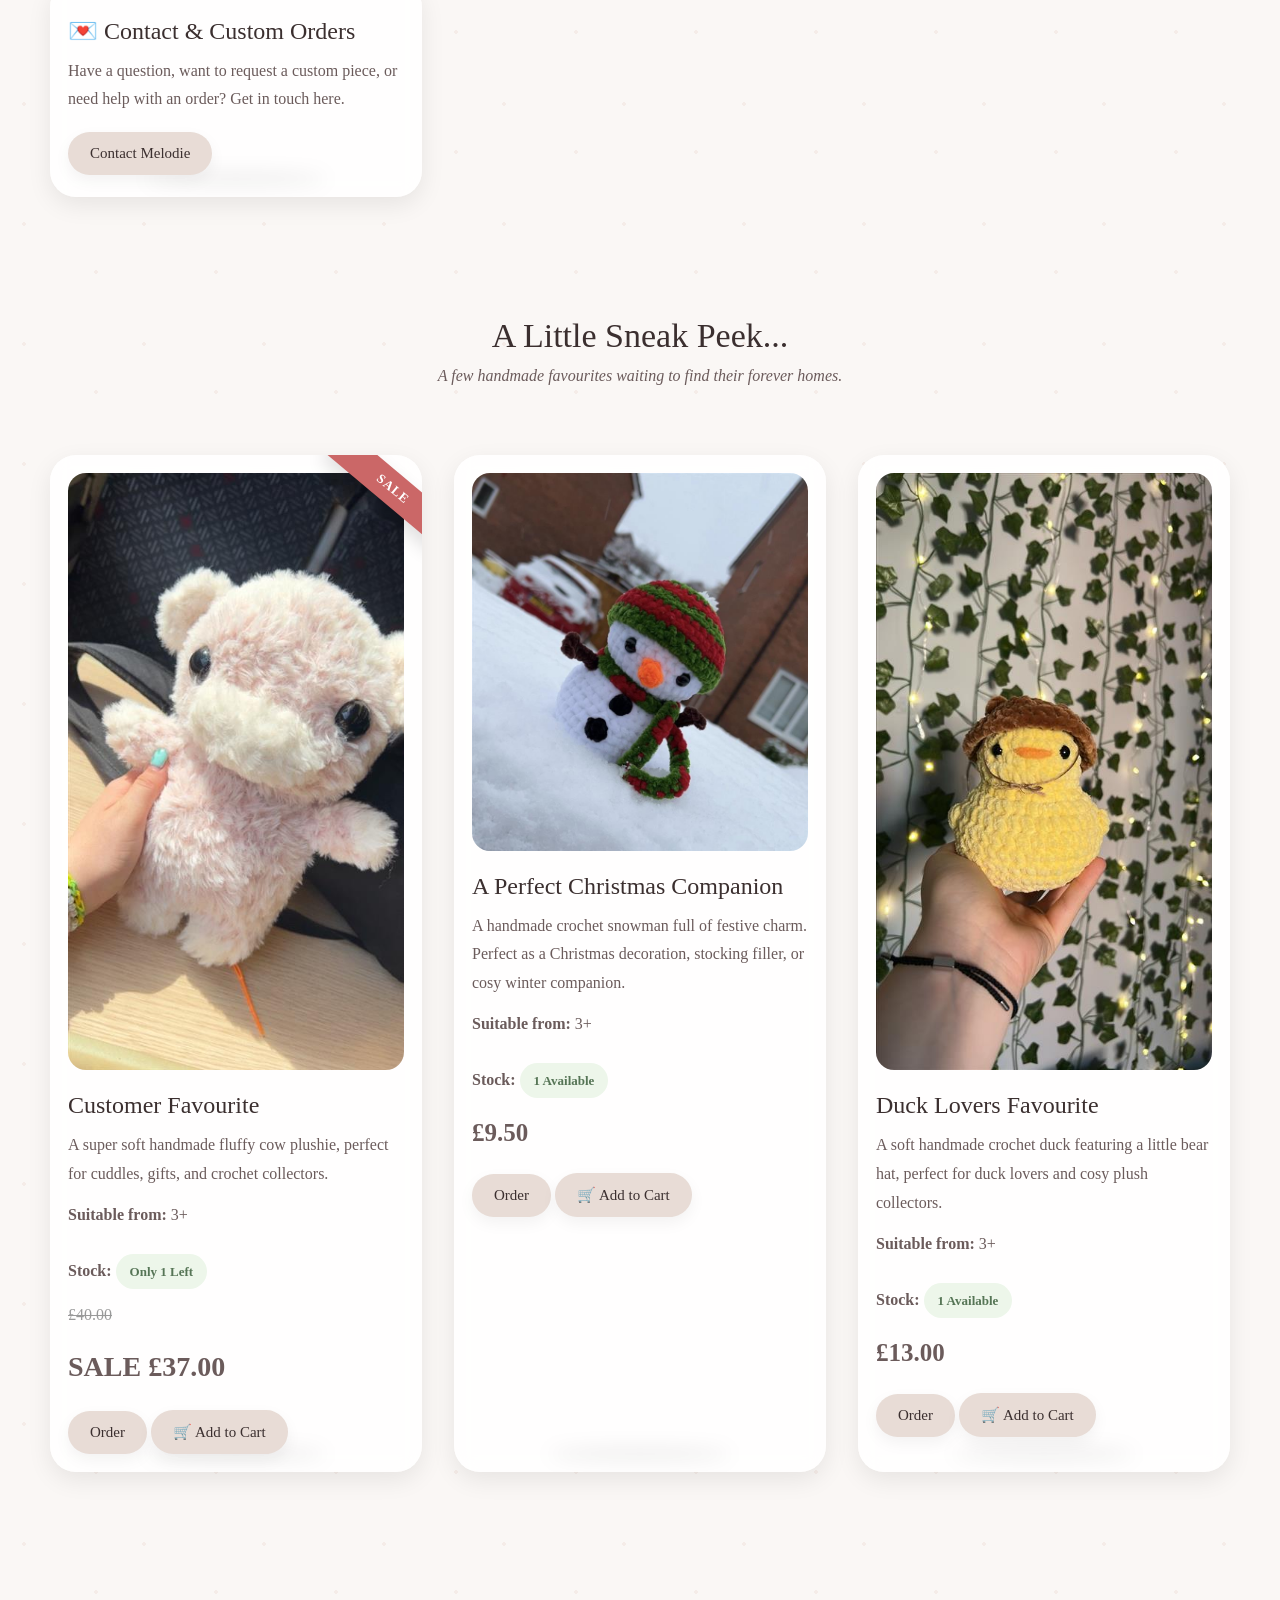
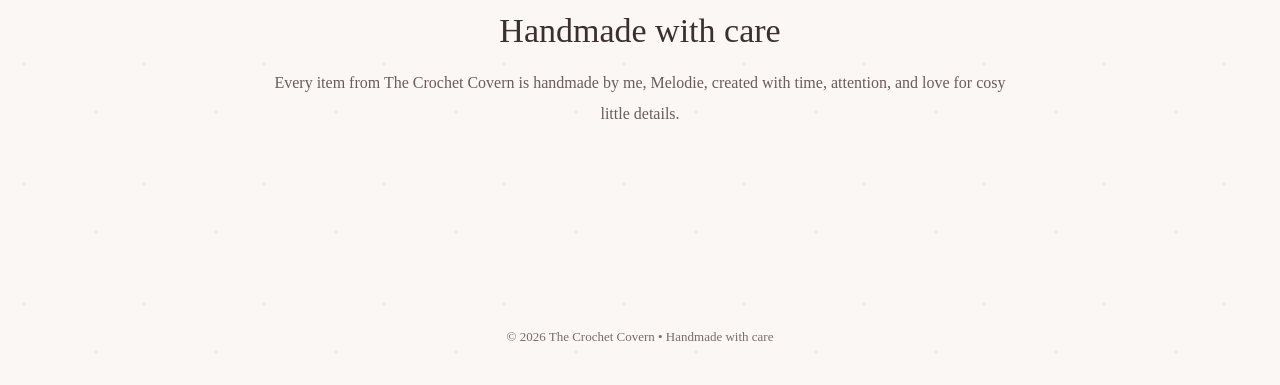
==== commit f211b50d: "index.html" ====
--- a/index.html
+++ b/index.html
@@ -64,7 +64,7 @@
   <h2>Orders This Week</h2>
 
   <p style="font-size:18px;">
-    🧶 <strong>2</strong> order made this week
+    🧶 <strong>0</strong> order made this week
   </p>
 
   <p style="font-size:18px;margin-top:10px;">
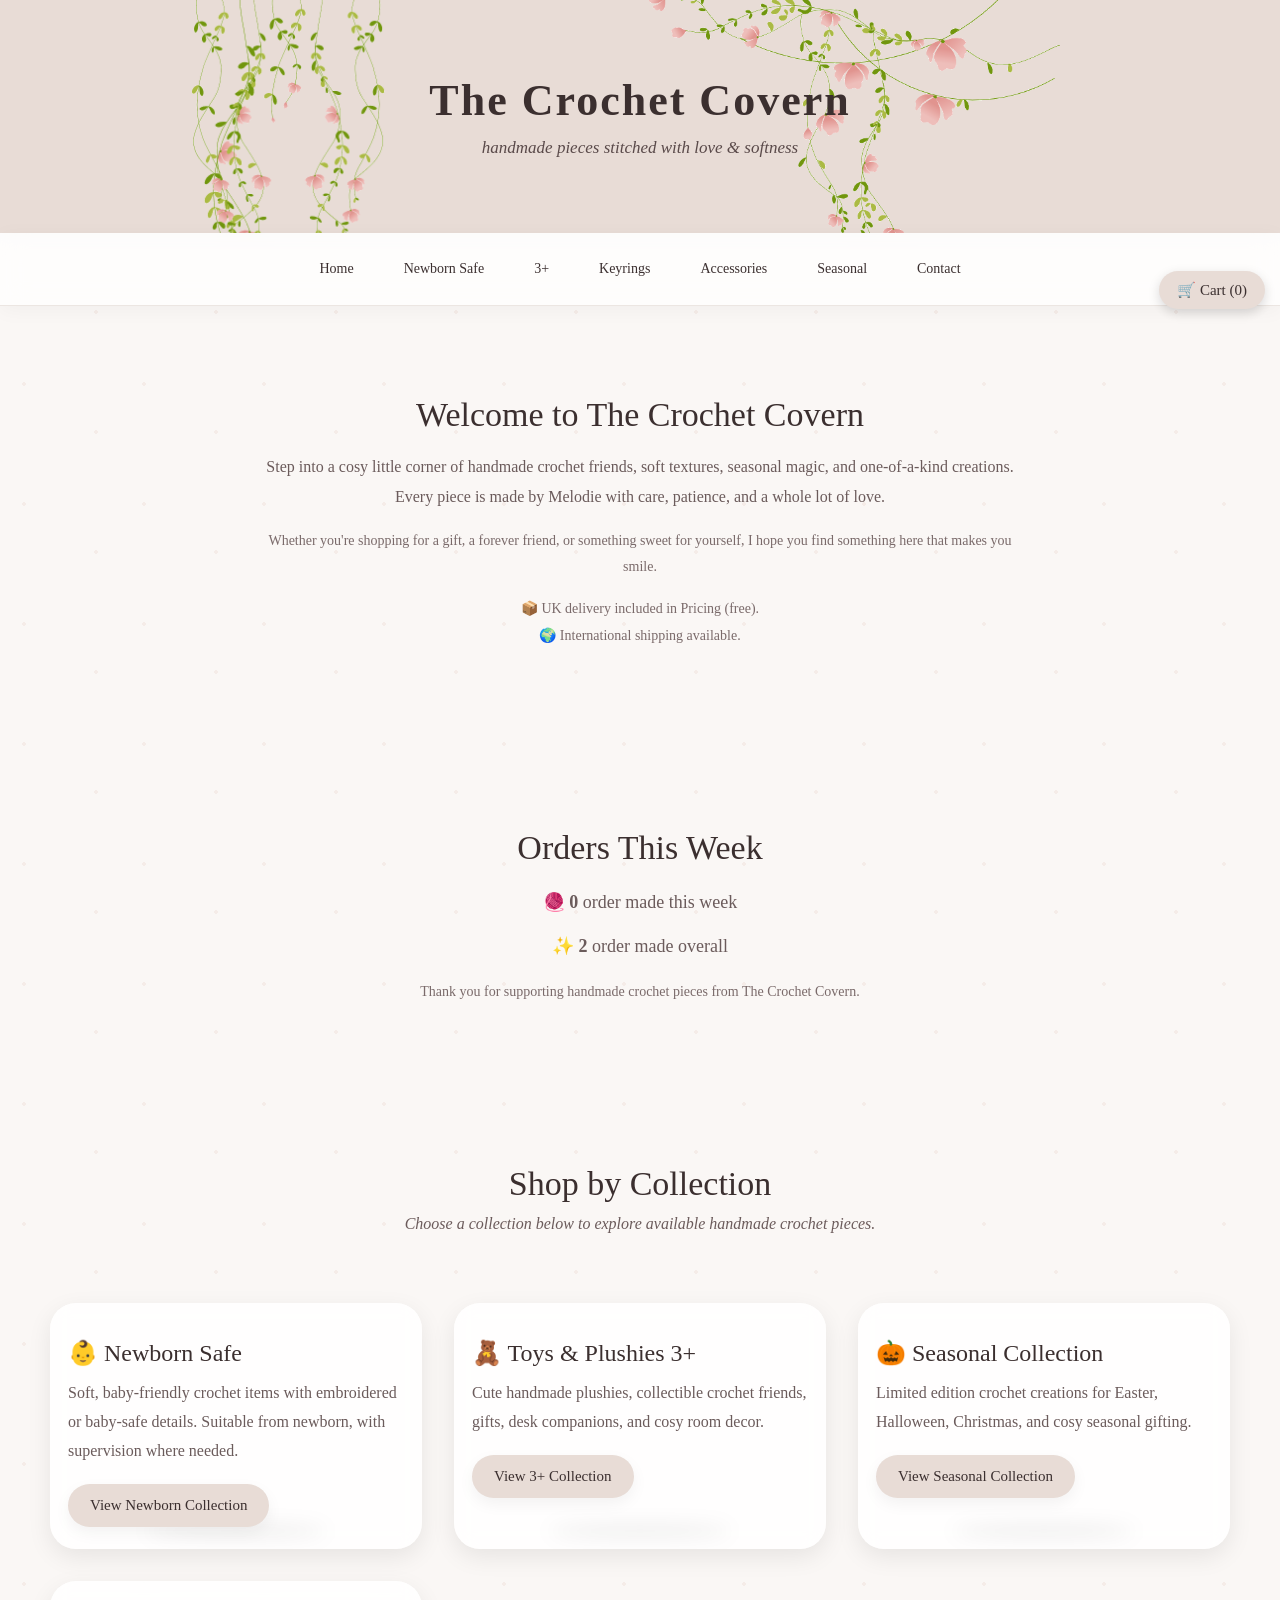
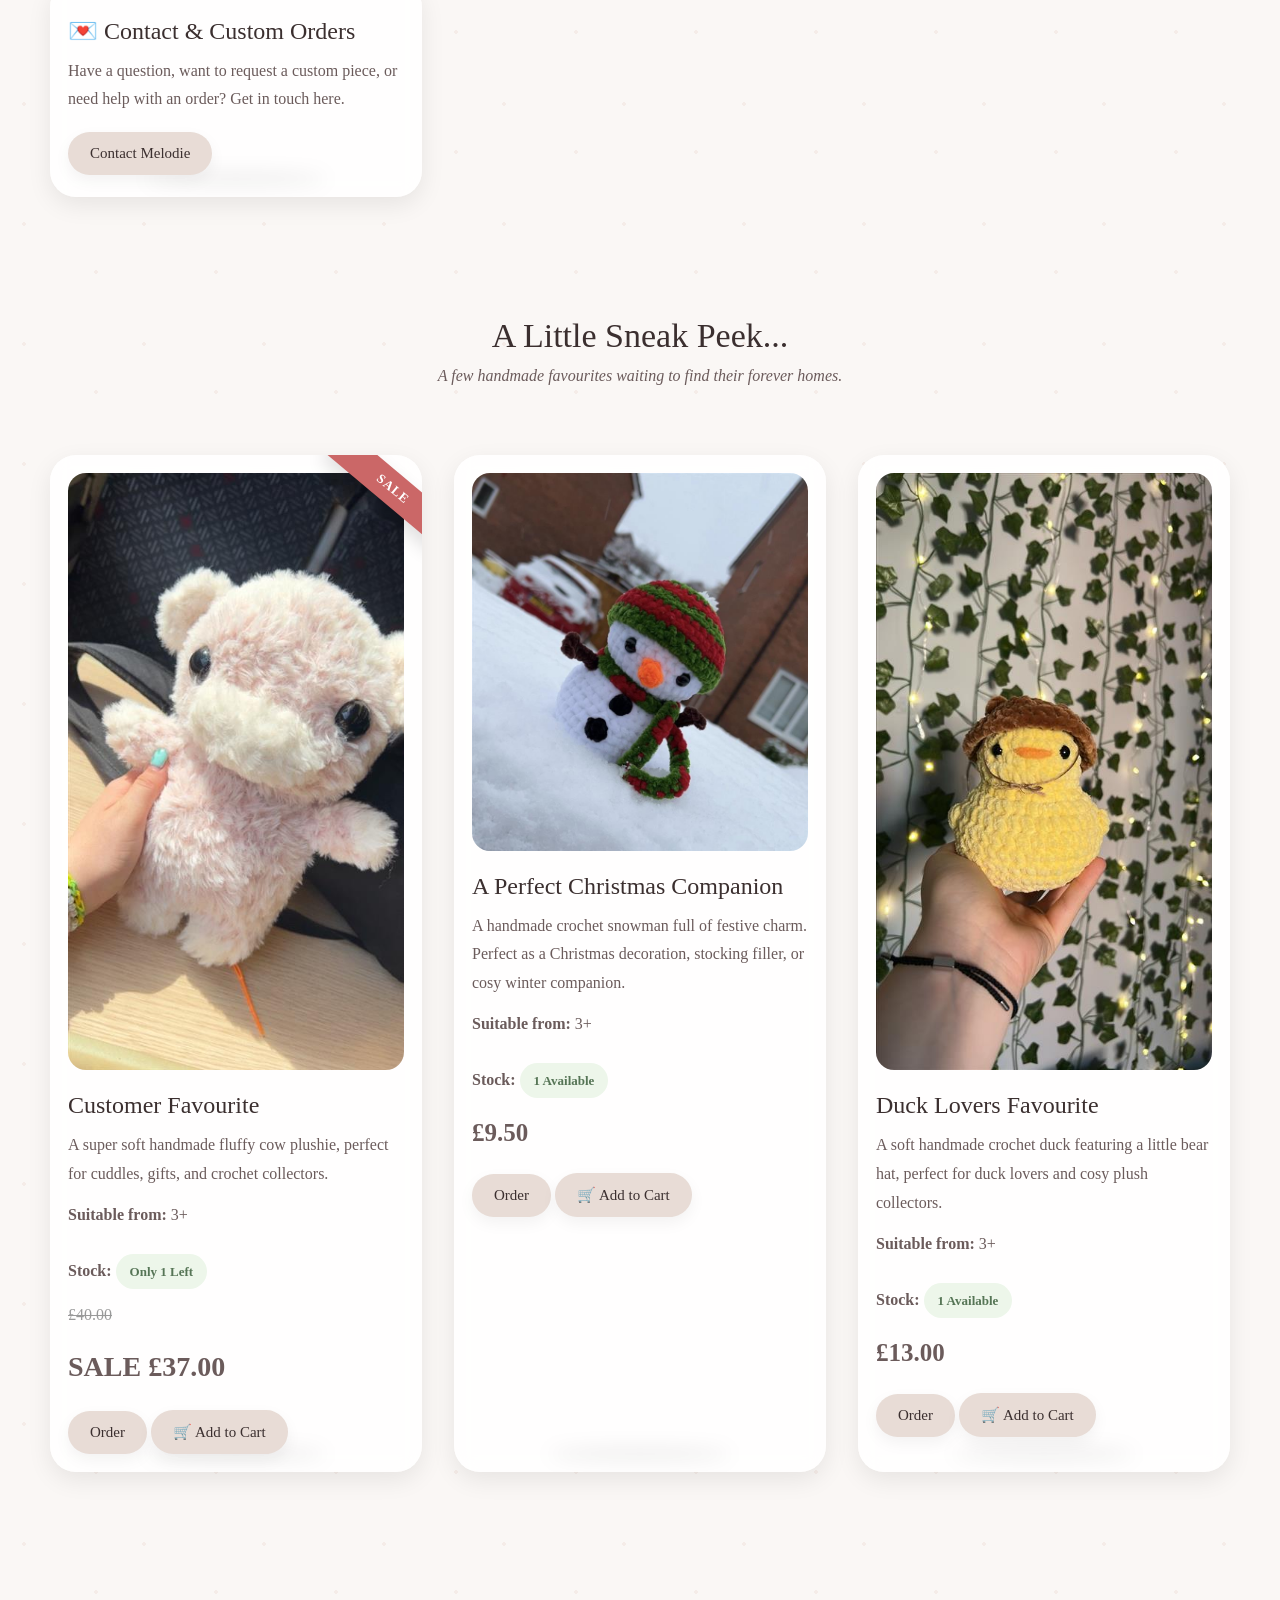
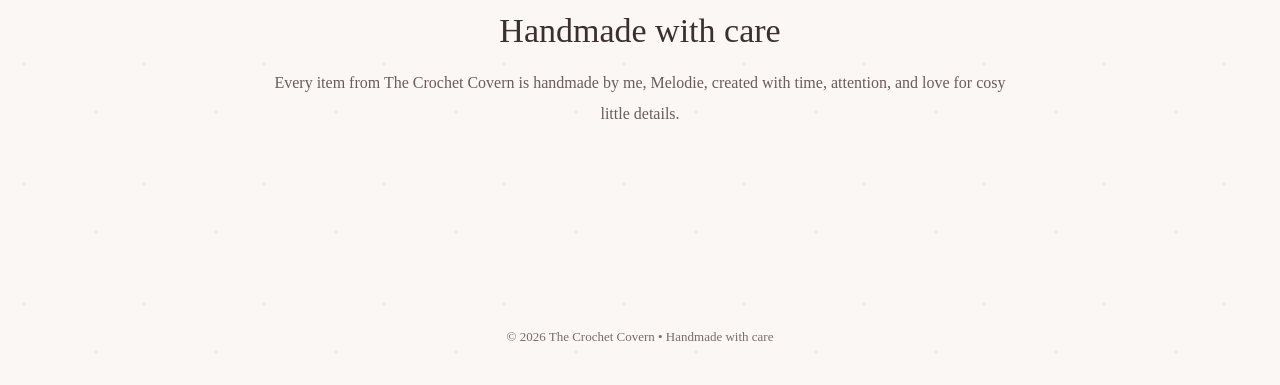
==== commit 4fe72c62: "index.html" ====
--- a/index.html
+++ b/index.html
@@ -33,6 +33,7 @@
   <a href="newborn.html">Newborn Safe</a>
   <a href="toys.html">3+</a>
   <a href="keyrings.html">Keyrings</a>
+  <a href="accessories.html">Accessories</a>
   <a href="seasonal.html">Seasonal</a>
   <a href="contact.html">Contact</a>
 
@@ -166,7 +167,7 @@
   <div class="card">
     <span class="sale-tag">SALE</span>
 
-<img src="fluffy-cow.jpg" alt="Crochet Fluffy Cow">
+<img src="images/fluffy-cow.jpg" alt="Crochet Fluffy Cow">
 
 <h3>Customer Favourite</h3>
 
@@ -186,7 +187,7 @@
 
 <p class="sale-price">SALE £37.00</p>
 
-<button class="btn" onclick="orderProduct('Fluffy Cow', '37.00', 'fluffy-cow.jpg', '3+', 'Only 1 Left')">
+<button class="btn" onclick="orderProduct('Fluffy Cow', '37.00', 'images/fluffy-cow.jpg', '3+', 'Only 1 Left')">
   Order
 </button>
 
@@ -194,7 +195,7 @@
 onclick="addToCart(
 'Fluffy Cow',
 '37.00',
-'fluffy-cow.jpg',
+'images/fluffy-cow.jpg',
 '3+',
 'Only 1 Left'
 )">
@@ -205,7 +206,7 @@
   </div>
 
   <div class="card">
-    <img src="snowman-1.jpg" alt="Crochet Snowman">
+    <img src="images/snowman-1.jpg" alt="Crochet Snowman">
 
 <h3>A Perfect Christmas Companion</h3>
 
@@ -223,7 +224,7 @@
 <button class="btn" onclick="orderProduct(
 'Snowman',
 '9.50',
-'snowman-1.jpg',
+'images/snowman-1.jpg',
 '3+',
 '1 Available'
 )">
@@ -233,7 +234,7 @@
 <button class="btn" onclick="addToCart(
 'Snowman',
 '9.50',
-'snowman-1.jpg',
+'images/snowman-1.jpg',
 '3+',
 '1 Available'
 )">
@@ -243,7 +244,7 @@
   </div>
 
   <div class="card">
-    <img src="bear-duck-1.jpg" alt="Ducky in Bear Hat">
+    <img src="images/bear-duck-1.jpg" alt="Ducky in Bear Hat">
 
 
 <h3>Duck Lovers Favourite</h3>
@@ -261,7 +262,7 @@
 <button class="btn" onclick="orderProduct(
 'Duck in Bear Hat',
 '13.00',
-'bear-duck-1.jpg',
+'images/bear-duck-1.jpg',
 '3+',
 '1 Available'
 )">
@@ -271,7 +272,7 @@
 <button class="btn" onclick="addToCart(
 'Duck in Bear Hat',
 '13.00',
-'bear-duck-1.jpg',
+'images/bear-duck-1.jpg',
 '3+',
 '1 Available'
 )">
--- a/style.css
+++ b/style.css
@@ -1560,3 +1560,193 @@
 
   box-shadow: 0 4px 12px rgba(0,0,0,0.15);
 }
+
+
+.info-box {
+  background:#faf7f5;
+  padding:18px;
+  border-radius:18px;
+}
+
+.info-row {
+  margin-bottom:14px;
+}
+
+.info-row label {
+  display:block;
+  font-size:13px;
+  color:#7a6a6a;
+  margin-bottom:4px;
+}
+
+.info-row span {
+  font-size:16px;
+  font-weight:bold;
+  color:#3b2f2f;
+}
+
+
+.stats-grid {
+  display:grid;
+  grid-template-columns:repeat(3,1fr);
+  gap:15px;
+  margin-bottom:25px;
+}
+
+.stat-card {
+  background:#fffdfc;
+  border:2px solid #ead8d2;
+  border-radius:22px;
+  padding:20px;
+  text-align:center;
+  box-shadow:0 5px 15px rgba(0,0,0,0.08);
+}
+
+.stat-card h2 {
+  margin:0;
+  font-size:32px;
+  color:#5f4b45;
+}
+
+
+.item-box {
+  background:#faf7f5;
+  padding:18px;
+  border-radius:18px;
+}
+
+.order-item {
+  margin-bottom:14px;
+  font-size:16px;
+}
+
+.order-price {
+  color:#7a6a6a;
+  margin-left:25px;
+}
+
+.total-box {
+  background:#edf6ea;
+  padding:15px;
+  border-radius:18px;
+  font-size:20px;
+  margin-top:15px;
+}
+
+
+@media(max-width:700px){
+.stats-grid{
+grid-template-columns:1fr;
+}
+}
+
+.fly-cart-img {
+  position: fixed;
+  width: 70px;
+  height: 70px;
+  object-fit: cover;
+  border-radius: 18px;
+  z-index: 99999999;
+  pointer-events: none;
+  transition: all 0.7s ease-in-out;
+  box-shadow: 0 8px 20px rgba(0,0,0,0.25);
+}
+.sold-out-btn {
+  opacity: 0.5;
+  cursor: not-allowed;
+  background:#b8aaa5 !important;
+}
+
+
+/* ===========================
+   CART DESIGN
+=========================== */
+
+.cart-item{
+
+display:flex;
+
+align-items:center;
+
+gap:16px;
+
+padding:14px;
+
+margin-bottom:14px;
+
+background:#f8f3ef;
+
+border-radius:18px;
+
+box-shadow:0 4px 12px rgba(0,0,0,.08);
+
+}
+
+.cart-thumb{
+
+width:60px;
+            
+height:60px;
+
+object-fit:cover;
+
+border-radius:16px;
+
+flex-shrink:0;
+
+}
+
+.cart-info{
+    flex:1;
+    display:flex;
+    flex-direction:column;
+    gap:6px;
+}
+
+.cart-details strong{
+
+font-size:16px;
+
+color:#5f4b45;
+
+}
+
+.cart-price{
+
+font-size:18px;
+
+font-weight:bold;
+
+color:#5f4b45;
+
+}
+
+.cart-remove{
+
+background:#dca5a5;
+
+color:white;
+
+border:none;
+
+padding:8px 14px;
+
+border-radius:999px;
+
+cursor:pointer;
+
+font-weight:bold;
+
+margin-left:auto;
+
+transition:.25s;
+
+}
+
+.cart-remove:hover{
+
+background:#c98f8f;
+
+transform:translateY(-2px);
+
+}
